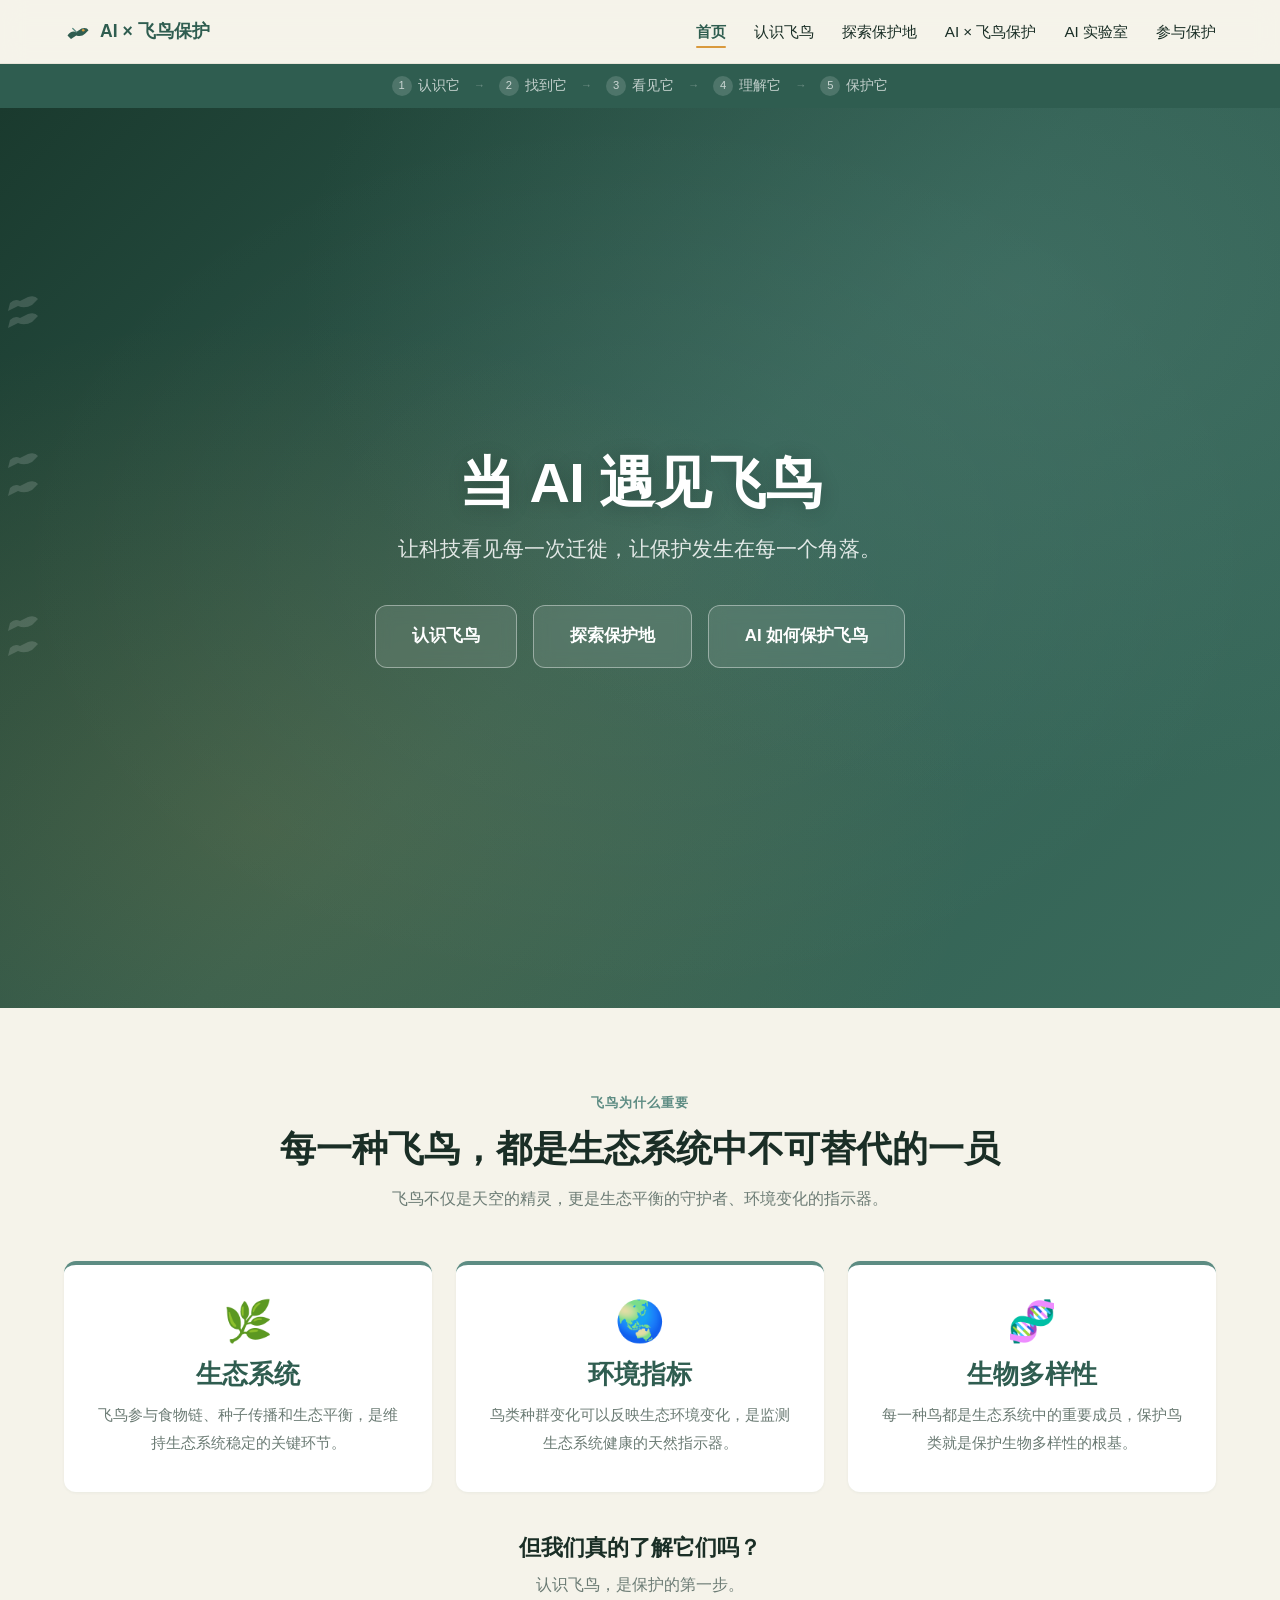
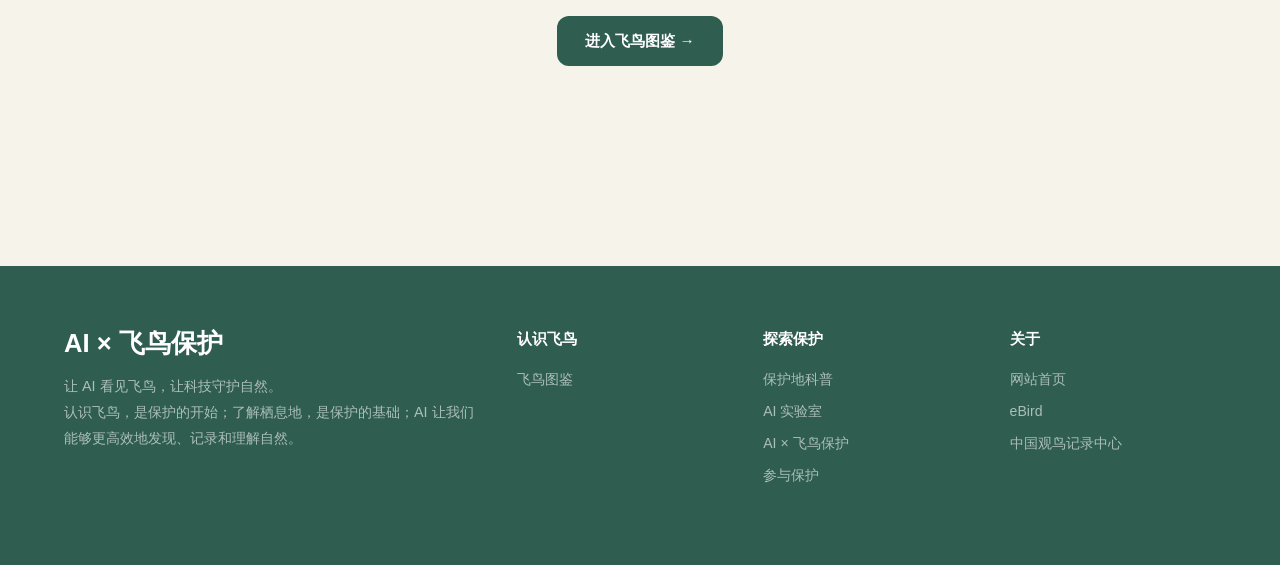
==== index.html @ 79043ac8 "ultimate" ====
<!DOCTYPE html>
<html lang="zh-CN">
<head>
  <meta charset="UTF-8">
  <meta name="viewport" content="width=device-width, initial-scale=1.0">
  <title>AI × 飞鸟保护 | 让 AI 看见飞鸟，让科技守护自然</title>
  <link rel="stylesheet" href="_shared/css/style.css">
  <style>
    body { padding-top: 0 !important; }
    .hero { margin-top: 0; }

    /* 飞鸟剪影 SVG */
    .hero-bird svg { width: 40px; height: 40px; }
  </style>
</head>
<body>
  <div id="nav-placeholder"></div>
  <div id="story-nav-placeholder"></div>

  <!-- Hero 区域 -->
  <section class="hero" style="margin-top: calc(var(--nav-height) + 44px);">
    <div class="hero-bg"></div>
    <div class="hero-birds" id="heroBirds"></div>
    <div class="hero-content">
      <h1>当 AI 遇见飞鸟</h1>
      <p class="hero-subtitle">让科技看见每一次迁徙，让保护发生在每一个角落。</p>
      <div class="hero-buttons">
        <a href="birds.html" class="btn btn-secondary btn-lg">认识飞鸟</a>
        <a href="protection.html" class="btn btn-secondary btn-lg">探索保护地</a>
        <a href="ai-protection.html" class="btn btn-secondary btn-lg">AI 如何保护飞鸟</a>
      </div>
    </div>
  </section>

  <!-- 为什么保护飞鸟 -->
  <section class="section">
    <div class="container">
      <div class="section-header" data-animate>
        <span class="section-tag">飞鸟为什么重要</span>
        <h2>每一种飞鸟，都是生态系统中不可替代的一员</h2>
        <p>飞鸟不仅是天空的精灵，更是生态平衡的守护者、环境变化的指示器。</p>
      </div>
      <div class="fact-cards">
        <div class="fact-card" data-animate>
          <div class="fact-icon">🌿</div>
          <h3>生态系统</h3>
          <p>飞鸟参与食物链、种子传播和生态平衡，是维持生态系统稳定的关键环节。</p>
        </div>
        <div class="fact-card" data-animate>
          <div class="fact-icon">🌏</div>
          <h3>环境指标</h3>
          <p>鸟类种群变化可以反映生态环境变化，是监测生态系统健康的天然指示器。</p>
        </div>
        <div class="fact-card" data-animate>
          <div class="fact-icon">🧬</div>
          <h3>生物多样性</h3>
          <p>每一种鸟都是生态系统中的重要成员，保护鸟类就是保护生物多样性的根基。</p>
        </div>
      </div>
      <div class="intro-bridge" data-animate>
        <h3>但我们真的了解它们吗？</h3>
        <p>认识飞鸟，是保护的第一步。</p>
        <a href="birds.html" class="btn btn-primary" style="margin-top: 16px;">进入飞鸟图鉴 →</a>
      </div>
    </div>
  </section>

  <div id="footer-placeholder"></div>
  <script src="_shared/js/birds-data.js"></script>
  <script src="_shared/js/nav.js"></script>
  <script>
    initCommon('index', -1);

    // 生成飞鸟剪影动画
    const heroBirds = document.getElementById('heroBirds');
    const birdPath = '<path d="M10,20 Q15,15 20,18 L28,14 Q35,12 38,16 L32,22 Q25,26 18,23 L8,28 Z" fill="white"/>';

    for (let i = 0; i < 6; i++) {
      const bird = document.createElement('div');
      bird.className = 'hero-bird';
      bird.style.top = (10 + Math.random() * 60) + '%';
      bird.style.animationDelay = (Math.random() * 25) + 's';
      bird.style.animationDuration = (20 + Math.random() * 15) + 's';
      bird.innerHTML = `<svg viewBox="0 0 40 40" xmlns="http://www.w3.org/2000/svg">${birdPath}</svg>`;
      heroBirds.appendChild(bird);
    }
  </script>
</body>
</html>
---- _shared/css/style.css ----
/* ============================================
   AI × 飞鸟保护科普网站 - 全局设计系统
   配色：自然 + 科技 + 科普
   ============================================ */

/* ---- CSS 变量 ---- */
:root {
  /* 主色系 */
  --bg: #F5F3EA;           /* 米白背景 */
  --bg2: #FFFFFF;          /* 卡片白底 */
  --bg3: #EBE8DC;          /* 次级背景 */
  --ink: #1A2E26;          /* 深色文字 */
  --muted: #6B7B74;        /* 次要文字 */
  --rule: #D9D5C7;         /* 分割线 */
  --primary: #2F5D50;      /* 森林绿 */
  --secondary: #5D8C83;    /* 湖水蓝绿 */
  --accent: #D99A3D;       /* 暖黄/橙 */
  --accent-light: #F0C674; /* 浅暖黄 */
  --danger: #C75450;       /* 警示红 */
  --success: #5B9C5F;      /* 成功绿 */

  /* 阴影 */
  --shadow-sm: 0 1px 3px rgba(47, 93, 80, 0.06);
  --shadow-md: 0 4px 16px rgba(47, 93, 80, 0.08);
  --shadow-lg: 0 8px 32px rgba(47, 93, 80, 0.12);

  /* 圆角 */
  --radius: 12px;
  --radius-sm: 8px;
  --radius-lg: 20px;

  /* 布局 */
  --max-width: 1200px;
  --nav-height: 64px;

  /* 字体 */
  --font-sans: "Noto Sans SC", "Source Han Sans SC", "PingFang SC", "Microsoft YaHei", "Helvetica Neue", sans-serif;
  --font-mono: "JetBrains Mono", "SF Mono", "Consolas", monospace;

  /* 过渡 */
  --transition: all 0.3s cubic-bezier(0.4, 0, 0.2, 1);
}

/* ---- Reset ---- */
*, *::before, *::after {
  margin: 0;
  padding: 0;
  box-sizing: border-box;
}

html {
  scroll-behavior: smooth;
  font-size: 16px;
}

body {
  font-family: var(--font-sans);
  background: var(--bg);
  color: var(--ink);
  line-height: 1.7;
  -webkit-font-smoothing: antialiased;
  overflow-x: hidden;
}

a { color: inherit; text-decoration: none; }
img { max-width: 100%; display: block; }
ul, ol { list-style: none; }

/* ---- 排版 ---- */
h1 { font-size: clamp(2rem, 5vw, 3rem); font-weight: 700; line-height: 1.2; letter-spacing: -0.01em; }
h2 { font-size: clamp(1.6rem, 4vw, 2.25rem); font-weight: 700; line-height: 1.3; }
h3 { font-size: clamp(1.2rem, 3vw, 1.6rem); font-weight: 600; line-height: 1.4; }
h4 { font-size: 1.1rem; font-weight: 600; }
p { font-size: 1rem; line-height: 1.8; }
.muted { color: var(--muted); }
.accent-text { color: var(--accent); }
.primary-text { color: var(--primary); }

/* ---- 布局容器 ---- */
.container {
  max-width: var(--max-width);
  margin: 0 auto;
  padding: 0 24px;
}

.section {
  padding: 80px 0;
}

.section-header {
  text-align: center;
  margin-bottom: 48px;
}

.section-header h2 {
  margin-bottom: 12px;
}

.section-header p {
  color: var(--muted);
  max-width: 640px;
  margin: 0 auto;
}

.section-tag {
  display: inline-block;
  font-size: 0.8rem;
  font-weight: 600;
  letter-spacing: 0.08em;
  text-transform: uppercase;
  color: var(--secondary);
  margin-bottom: 12px;
}

/* ---- 顶部导航栏 ---- */
.nav-bar {
  position: fixed;
  top: 0;
  left: 0;
  right: 0;
  height: var(--nav-height);
  background: rgba(245, 243, 234, 0.92);
  backdrop-filter: blur(12px);
  -webkit-backdrop-filter: blur(12px);
  border-bottom: 1px solid rgba(217, 213, 199, 0.5);
  z-index: 1000;
  transition: var(--transition);
}

.nav-bar.scrolled {
  box-shadow: var(--shadow-sm);
}

.nav-inner {
  max-width: var(--max-width);
  height: 100%;
  margin: 0 auto;
  padding: 0 24px;
  display: flex;
  align-items: center;
  justify-content: space-between;
}

.nav-logo {
  display: flex;
  align-items: center;
  gap: 8px;
  font-weight: 700;
  font-size: 1.1rem;
  color: var(--primary);
}

.nav-logo svg {
  width: 28px;
  height: 28px;
}

.nav-links {
  display: flex;
  align-items: center;
  gap: 28px;
}

.nav-links a {
  font-size: 0.95rem;
  font-weight: 500;
  color: var(--ink);
  transition: var(--transition);
  position: relative;
}

.nav-links a:hover {
  color: var(--primary);
}

.nav-links a.active {
  color: var(--primary);
  font-weight: 600;
}

.nav-links a.active::after {
  content: '';
  position: absolute;
  bottom: -4px;
  left: 0;
  right: 0;
  height: 2px;
  background: var(--accent);
  border-radius: 2px;
}

.nav-toggle {
  display: none;
  flex-direction: column;
  gap: 4px;
  cursor: pointer;
  padding: 4px;
}

.nav-toggle span {
  width: 22px;
  height: 2px;
  background: var(--ink);
  border-radius: 2px;
  transition: var(--transition);
}

/* ---- 故事线导航 ---- */
.story-nav {
  position: fixed;
  top: var(--nav-height);
  left: 0;
  right: 0;
  height: 44px;
  background: var(--primary);
  z-index: 999;
  display: flex;
  align-items: center;
  justify-content: center;
  overflow-x: auto;
  -webkit-overflow-scrolling: touch;
}

.story-nav-inner {
  display: flex;
  align-items: center;
  gap: 0;
  white-space: nowrap;
}

.story-nav-item {
  display: flex;
  align-items: center;
  font-size: 0.85rem;
  color: rgba(255, 255, 255, 0.7);
  transition: var(--transition);
  cursor: pointer;
  padding: 6px 12px;
}

.story-nav-item:hover,
.story-nav-item.active {
  color: #fff;
}

.story-nav-item .step-num {
  display: inline-flex;
  align-items: center;
  justify-content: center;
  width: 20px;
  height: 20px;
  border-radius: 50%;
  background: rgba(255, 255, 255, 0.15);
  font-size: 0.7rem;
  margin-right: 6px;
  transition: var(--transition);
}

.story-nav-item.active .step-num {
  background: var(--accent);
}

.story-nav-arrow {
  color: rgba(255, 255, 255, 0.3);
  font-size: 0.7rem;
  margin: 0 2px;
}

/* ---- 按钮 ---- */
.btn {
  display: inline-flex;
  align-items: center;
  justify-content: center;
  gap: 8px;
  padding: 12px 28px;
  border-radius: var(--radius);
  font-size: 0.95rem;
  font-weight: 600;
  font-family: var(--font-sans);
  cursor: pointer;
  transition: var(--transition);
  border: none;
  text-decoration: none;
}

.btn-primary {
  background: var(--primary);
  color: #fff;
}

.btn-primary:hover {
  background: #244a40;
  transform: translateY(-2px);
  box-shadow: var(--shadow-md);
}

.btn-secondary {
  background: var(--bg2);
  color: var(--primary);
  border: 1.5px solid var(--primary);
}

.btn-secondary:hover {
  background: var(--primary);
  color: #fff;
  transform: translateY(-2px);
}

.btn-accent {
  background: var(--accent);
  color: #fff;
}

.btn-accent:hover {
  background: #c4882f;
  transform: translateY(-2px);
  box-shadow: var(--shadow-md);
}

.btn-ghost {
  background: transparent;
  color: var(--ink);
  border: 1.5px solid var(--rule);
}

.btn-ghost:hover {
  border-color: var(--primary);
  color: var(--primary);
}

.btn-lg {
  padding: 16px 36px;
  font-size: 1.05rem;
}

.btn-sm {
  padding: 8px 16px;
  font-size: 0.85rem;
}

/* ---- 卡片 ---- */
.card {
  background: var(--bg2);
  border-radius: var(--radius);
  box-shadow: var(--shadow-sm);
  overflow: hidden;
  transition: var(--transition);
}

.card:hover {
  box-shadow: var(--shadow-md);
  transform: translateY(-4px);
}

/* ---- 网格布局 ---- */
.grid {
  display: grid;
  gap: 24px;
}

.grid-2 { grid-template-columns: repeat(2, 1fr); }
.grid-3 { grid-template-columns: repeat(3, 1fr); }
.grid-4 { grid-template-columns: repeat(4, 1fr); }

/* ---- Hero 区域 ---- */
.hero {
  position: relative;
  min-height: 100vh;
  display: flex;
  align-items: center;
  justify-content: center;
  overflow: hidden;
  background: linear-gradient(135deg, #1a3a2e 0%, #2F5D50 50%, #3a6b5c 100%);
}

.hero-bg {
  position: absolute;
  inset: 0;
  z-index: 0;
}

.hero-bg::before {
  content: '';
  position: absolute;
  inset: 0;
  background:
    radial-gradient(ellipse at 20% 80%, rgba(217, 154, 61, 0.15) 0%, transparent 50%),
    radial-gradient(ellipse at 80% 20%, rgba(93, 140, 131, 0.3) 0%, transparent 50%),
    radial-gradient(ellipse at 50% 50%, rgba(255, 255, 255, 0.05) 0%, transparent 70%);
}

/* 飞鸟剪影动画 */
.hero-birds {
  position: absolute;
  inset: 0;
  z-index: 1;
  overflow: hidden;
}

.hero-bird {
  position: absolute;
  opacity: 0.15;
  animation: birdFly 25s linear infinite;
}

@keyframes birdFly {
  0% { transform: translateX(-100px) translateY(0); }
  50% { transform: translateX(50vw) translateY(-20px); }
  100% { transform: translateX(calc(100vw + 100px)) translateY(0); }
}

@keyframes float {
  0%, 100% { transform: translateY(0); }
  50% { transform: translateY(-10px); }
}

@keyframes fadeInUp {
  from { opacity: 0; transform: translateY(30px); }
  to { opacity: 1; transform: translateY(0); }
}

@keyframes shimmer {
  0% { background-position: -200% 0; }
  100% { background-position: 200% 0; }
}

.hero-content {
  position: relative;
  z-index: 2;
  text-align: center;
  color: #fff;
  padding: 0 24px;
  animation: fadeInUp 1s ease-out;
}

.hero-content h1 {
  font-size: clamp(2.2rem, 6vw, 3.5rem);
  font-weight: 700;
  margin-bottom: 16px;
  text-shadow: 0 2px 20px rgba(0, 0, 0, 0.2);
}

.hero-content .hero-subtitle {
  font-size: clamp(1rem, 2.5vw, 1.3rem);
  color: rgba(255, 255, 255, 0.85);
  max-width: 600px;
  margin: 0 auto 40px;
  line-height: 1.6;
}

.hero-buttons {
  display: flex;
  gap: 16px;
  justify-content: center;
  flex-wrap: wrap;
}

.hero-buttons .btn-secondary {
  background: rgba(255, 255, 255, 0.1);
  color: #fff;
  border-color: rgba(255, 255, 255, 0.4);
  backdrop-filter: blur(8px);
}

.hero-buttons .btn-secondary:hover {
  background: rgba(255, 255, 255, 0.2);
  border-color: #fff;
}

/* ---- 事实卡片 ---- */
.fact-cards {
  display: grid;
  grid-template-columns: repeat(3, 1fr);
  gap: 24px;
}

.fact-card {
  background: var(--bg2);
  border-radius: var(--radius);
  padding: 36px 28px;
  text-align: center;
  box-shadow: var(--shadow-sm);
  transition: var(--transition);
  border-top: 4px solid var(--secondary);
}

.fact-card:hover {
  transform: translateY(-6px);
  box-shadow: var(--shadow-lg);
}

.fact-card .fact-icon {
  font-size: 2.5rem;
  margin-bottom: 16px;
  line-height: 1;
}

.fact-card h3 {
  margin-bottom: 8px;
  color: var(--primary);
}

.fact-card p {
  color: var(--muted);
  font-size: 0.95rem;
}

/* ---- 三大入口卡片 ---- */
.entry-cards {
  display: grid;
  grid-template-columns: repeat(3, 1fr);
  gap: 24px;
}

.entry-card {
  position: relative;
  border-radius: var(--radius);
  overflow: hidden;
  min-height: 320px;
  display: flex;
  flex-direction: column;
  justify-content: flex-end;
  padding: 32px;
  color: #fff;
  cursor: pointer;
  transition: var(--transition);
  text-decoration: none;
}

.entry-card:hover {
  transform: translateY(-6px);
  box-shadow: var(--shadow-lg);
}

.entry-card .entry-bg {
  position: absolute;
  inset: 0;
  z-index: 0;
}

.entry-card .entry-overlay {
  position: absolute;
  inset: 0;
  background: linear-gradient(180deg, transparent 30%, rgba(0, 0, 0, 0.6) 100%);
  z-index: 1;
}

.entry-card .entry-content {
  position: relative;
  z-index: 2;
}

.entry-card .entry-num {
  font-size: 0.8rem;
  font-weight: 600;
  letter-spacing: 0.1em;
  color: var(--accent-light);
  margin-bottom: 8px;
}

.entry-card h3 {
  font-size: 1.5rem;
  margin-bottom: 8px;
  color: #fff;
}

.entry-card p {
  font-size: 0.9rem;
  color: rgba(255, 255, 255, 0.8);
  margin-bottom: 16px;
}

.entry-card .entry-link {
  display: inline-flex;
  align-items: center;
  gap: 6px;
  font-size: 0.9rem;
  font-weight: 600;
  color: var(--accent-light);
  transition: var(--transition);
}

.entry-card:hover .entry-link {
  gap: 12px;
}

/* ---- 鸟类卡片 ---- */
.bird-card {
  background: var(--bg2);
  border-radius: var(--radius);
  overflow: hidden;
  box-shadow: var(--shadow-sm);
  transition: var(--transition);
  cursor: pointer;
}

.bird-card:hover {
  transform: translateY(-6px);
  box-shadow: var(--shadow-lg);
}

.bird-card-img {
  width: 100%;
  aspect-ratio: 1 / 1;
  background: var(--bg3);
  position: relative;
  overflow: hidden;
}

.bird-card-img svg {
  width: 100%;
  height: 100%;
}

.bird-card-img img {
  width: 100%;
  height: 100%;
  object-fit: contain;
  display: block;
}

.bird-card-body {
  padding: 20px;
}

.bird-card-body h3 {
  font-size: 1.2rem;
  margin-bottom: 4px;
}

.bird-card-body .bird-sci {
  font-size: 0.8rem;
  color: var(--muted);
  font-style: italic;
  margin-bottom: 12px;
}

.bird-card-tags {
  display: flex;
  gap: 8px;
  flex-wrap: wrap;
}

.tag {
  display: inline-block;
  padding: 3px 10px;
  border-radius: 20px;
  font-size: 0.75rem;
  font-weight: 500;
}

.tag-habitat {
  background: rgba(93, 140, 131, 0.12);
  color: var(--secondary);
}

.tag-protection-1 {
  background: rgba(199, 84, 80, 0.12);
  color: var(--danger);
}

.tag-protection-2 {
  background: rgba(217, 154, 61, 0.12);
  color: var(--accent);
}

.tag-protection-3 {
  background: rgba(91, 156, 95, 0.12);
  color: var(--success);
}

/* ---- 筛选栏 ---- */
.filter-bar {
  display: flex;
  gap: 16px;
  flex-wrap: wrap;
  align-items: center;
  margin-bottom: 32px;
  padding: 20px 24px;
  background: var(--bg2);
  border-radius: var(--radius);
  box-shadow: var(--shadow-sm);
}

.filter-group {
  display: flex;
  align-items: center;
  gap: 8px;
}

.filter-group label {
  font-size: 0.85rem;
  color: var(--muted);
  font-weight: 500;
}

.filter-select, .search-input {
  padding: 8px 14px;
  border: 1.5px solid var(--rule);
  border-radius: var(--radius-sm);
  font-size: 0.9rem;
  font-family: var(--font-sans);
  background: var(--bg);
  color: var(--ink);
  transition: var(--transition);
}

.filter-select:focus, .search-input:focus {
  outline: none;
  border-color: var(--primary);
}

.search-input {
  flex: 1;
  min-width: 200px;
}

/* ---- 详情页 ---- */
.detail-hero {
  position: relative;
  min-height: 420px;
  display: flex;
  align-items: flex-end;
  overflow: hidden;
  margin-top: calc(var(--nav-height) + 44px);
}

.detail-hero-bg {
  position: absolute;
  inset: 0;
  z-index: 0;
}

.detail-hero-overlay {
  position: absolute;
  inset: 0;
  background: linear-gradient(180deg, transparent 20%, rgba(0, 0, 0, 0.7) 100%);
  z-index: 1;
}

.detail-hero-content {
  position: relative;
  z-index: 2;
  width: 100%;
  padding: 40px 0;
}

.detail-hero-content h1 {
  color: #fff;
  font-size: clamp(1.8rem, 4vw, 2.8rem);
  margin-bottom: 8px;
}

.detail-hero-content .detail-names {
  display: flex;
  gap: 16px;
  flex-wrap: wrap;
  color: rgba(255, 255, 255, 0.8);
}

.detail-hero-content .detail-names span {
  font-size: 0.95rem;
}

.detail-section {
  padding: 48px 0;
  border-bottom: 1px solid var(--rule);
}

.detail-section:last-child {
  border-bottom: none;
}

.detail-section-header {
  display: flex;
  align-items: center;
  gap: 12px;
  margin-bottom: 24px;
}

.detail-section-num {
  display: inline-flex;
  align-items: center;
  justify-content: center;
  width: 36px;
  height: 36px;
  border-radius: 50%;
  background: var(--primary);
  color: #fff;
  font-size: 1rem;
  font-weight: 700;
  flex-shrink: 0;
}

.detail-section-header h2 {
  font-size: 1.5rem;
}

.info-grid {
  display: grid;
  grid-template-columns: repeat(auto-fit, minmax(200px, 1fr));
  gap: 20px;
}

.info-item {
  background: var(--bg2);
  border-radius: var(--radius-sm);
  padding: 20px;
  box-shadow: var(--shadow-sm);
}

.info-item .info-label {
  font-size: 0.8rem;
  color: var(--muted);
  margin-bottom: 6px;
  font-weight: 500;
}

.info-item .info-value {
  font-size: 1.05rem;
  font-weight: 600;
  color: var(--ink);
}

/* AI 帮助板块 */
.ai-help-box {
  background: linear-gradient(135deg, rgba(47, 93, 80, 0.05) 0%, rgba(93, 140, 131, 0.05) 100%);
  border: 1.5px solid rgba(47, 93, 80, 0.15);
  border-radius: var(--radius);
  padding: 32px;
}

.ai-help-box h3 {
  color: var(--primary);
  margin-bottom: 20px;
  display: flex;
  align-items: center;
  gap: 8px;
}

.ai-tech-grid {
  display: grid;
  grid-template-columns: repeat(auto-fit, minmax(180px, 1fr));
  gap: 16px;
}

.ai-tech-item {
  display: flex;
  align-items: center;
  gap: 12px;
  padding: 16px;
  background: var(--bg2);
  border-radius: var(--radius-sm);
  box-shadow: var(--shadow-sm);
}

.ai-tech-item .ai-tech-icon {
  width: 40px;
  height: 40px;
  border-radius: var(--radius-sm);
  background: var(--primary);
  color: #fff;
  display: flex;
  align-items: center;
  justify-content: center;
  font-size: 1.2rem;
  flex-shrink: 0;
}

.ai-tech-item .ai-tech-name {
  font-size: 0.95rem;
  font-weight: 600;
}

/* ---- 保护地 ---- */
.eco-system-diagram {
  display: flex;
  flex-direction: column;
  align-items: center;
  gap: 20px;
  padding: 40px 20px;
}

.eco-node {
  background: var(--bg2);
  border-radius: var(--radius);
  padding: 16px 32px;
  box-shadow: var(--shadow-sm);
  text-align: center;
  font-weight: 600;
  transition: var(--transition);
}

.eco-node:hover {
  box-shadow: var(--shadow-md);
  transform: scale(1.05);
}

.eco-node.primary {
  background: var(--primary);
  color: #fff;
}

.eco-node.secondary {
  background: var(--secondary);
  color: #fff;
}

.eco-arrow {
  color: var(--muted);
  font-size: 1.2rem;
}

.eco-branches {
  display: flex;
  gap: 40px;
  justify-content: center;
}

.eco-branch {
  display: flex;
  flex-direction: column;
  align-items: center;
  gap: 12px;
}

/* 生态地图 */
.eco-map {
  background: var(--bg2);
  border-radius: var(--radius);
  padding: 32px;
  box-shadow: var(--shadow-sm);
  margin-top: 32px;
}

.eco-map-svg {
  width: 100%;
  height: auto;
}

.map-point {
  cursor: pointer;
  transition: var(--transition);
}

.map-point:hover circle {
  r: 10;
}

.map-point circle {
  transition: var(--transition);
}

.map-tooltip {
  position: absolute;
  background: var(--bg2);
  border-radius: var(--radius-sm);
  padding: 16px 20px;
  box-shadow: var(--shadow-lg);
  max-width: 280px;
  z-index: 10;
  pointer-events: none;
  opacity: 0;
  transition: var(--transition);
}

.map-tooltip.show {
  opacity: 1;
}

/* ---- AI 五步法 ---- */
.ai-step-flow {
  display: flex;
  flex-direction: column;
  gap: 0;
  margin: 32px 0;
}

.ai-step {
  display: flex;
  align-items: stretch;
  gap: 0;
  position: relative;
}

.ai-step-num {
  display: flex;
  align-items: center;
  justify-content: center;
  width: 56px;
  flex-shrink: 0;
  background: var(--primary);
  color: #fff;
  font-size: 1.2rem;
  font-weight: 700;
  border-radius: var(--radius-sm) 0 0 var(--radius-sm);
}

.ai-step-body {
  flex: 1;
  background: var(--bg2);
  padding: 20px 24px;
  border-radius: 0 var(--radius-sm) var(--radius-sm) 0;
  box-shadow: var(--shadow-sm);
}

.ai-step-body h4 {
  color: var(--primary);
  margin-bottom: 6px;
}

.ai-step-body p {
  font-size: 0.92rem;
  color: var(--muted);
}

.ai-step-arrow {
  text-align: center;
  color: var(--accent);
  font-size: 1.5rem;
  padding: 8px 0;
  margin-left: 28px;
}

/* 对比表格 */
.compare-table {
  width: 100%;
  border-collapse: collapse;
  border-radius: var(--radius);
  overflow: hidden;
  box-shadow: var(--shadow-sm);
}

.compare-table th {
  background: var(--primary);
  color: #fff;
  padding: 16px 20px;
  text-align: left;
  font-weight: 600;
}

.compare-table th:first-child {
  background: var(--secondary);
}

.compare-table td {
  padding: 14px 20px;
  background: var(--bg2);
  border-bottom: 1px solid var(--rule);
  font-size: 0.95rem;
}

.compare-table tr:last-child td {
  border-bottom: none;
}

.compare-table tr:hover td {
  background: var(--bg3);
}

/* ---- AI 实验室 ---- */
.lab-upload-zone {
  border: 2.5px dashed var(--rule);
  border-radius: var(--radius);
  padding: 60px 40px;
  text-align: center;
  transition: var(--transition);
  cursor: pointer;
  background: var(--bg2);
}

.lab-upload-zone:hover,
.lab-upload-zone.dragover {
  border-color: var(--primary);
  background: rgba(47, 93, 80, 0.03);
}

.lab-upload-zone .upload-icon {
  font-size: 3rem;
  margin-bottom: 16px;
}

.lab-upload-zone h3 {
  color: var(--primary);
  margin-bottom: 8px;
}

.lab-upload-zone p {
  color: var(--muted);
}

.lab-result {
  display: none;
  margin-top: 32px;
  animation: fadeInUp 0.6s ease-out;
}

.lab-result.show {
  display: block;
}

.lab-result-card {
  background: var(--bg2);
  border-radius: var(--radius);
  padding: 32px;
  box-shadow: var(--shadow-md);
}

.confidence-bar {
  width: 100%;
  height: 8px;
  background: var(--bg3);
  border-radius: 4px;
  overflow: hidden;
  margin-top: 8px;
}

.confidence-fill {
  height: 100%;
  background: linear-gradient(90deg, var(--secondary), var(--primary));
  border-radius: 4px;
  transition: width 1s ease-out;
}

/* 声纹识别 */
.sound-wave {
  display: flex;
  align-items: center;
  justify-content: center;
  gap: 3px;
  height: 80px;
  margin: 24px 0;
}

.sound-bar {
  width: 4px;
  background: var(--secondary);
  border-radius: 2px;
  animation: soundWave 0.8s ease-in-out infinite alternate;
}

@keyframes soundWave {
  0% { height: 10px; }
  100% { height: 60px; }
}

.ai-progress {
  width: 100%;
  height: 24px;
  background: var(--bg3);
  border-radius: 12px;
  overflow: hidden;
  margin: 16px 0;
}

.ai-progress-fill {
  height: 100%;
  background: linear-gradient(90deg, var(--secondary), var(--primary));
  border-radius: 12px;
  transition: width 0.3s ease-out;
  display: flex;
  align-items: center;
  justify-content: flex-end;
  padding-right: 12px;
  color: #fff;
  font-size: 0.75rem;
  font-weight: 600;
}

/* AI 过程可视化 */
.ai-process-step {
  background: var(--bg2);
  border-radius: var(--radius);
  padding: 24px;
  box-shadow: var(--shadow-sm);
  text-align: center;
  position: relative;
}

.ai-process-step h4 {
  color: var(--primary);
  margin-bottom: 16px;
}

.ai-process-visual {
  background: var(--bg3);
  border-radius: var(--radius-sm);
  padding: 24px;
  min-height: 140px;
  display: flex;
  align-items: center;
  justify-content: center;
}

.ai-process-arrow {
  text-align: center;
  color: var(--accent);
  font-size: 1.8rem;
  margin: 8px 0;
}

/* 特征提取列表 */
.feature-extract {
  display: flex;
  flex-direction: column;
  gap: 10px;
  text-align: left;
}

.feature-extract-item {
  display: flex;
  align-items: center;
  gap: 10px;
  font-size: 0.9rem;
}

.feature-extract-item::before {
  content: '✓';
  color: var(--success);
  font-weight: 700;
}

/* ---- 案例卡片 ---- */
.case-card {
  background: var(--bg2);
  border-radius: var(--radius);
  overflow: hidden;
  box-shadow: var(--shadow-sm);
  transition: var(--transition);
  border-left: 4px solid var(--accent);
}

.case-card:hover {
  box-shadow: var(--shadow-md);
  transform: translateY(-4px);
}

.case-card-body {
  padding: 28px;
}

.case-card .case-num {
  font-size: 0.8rem;
  font-weight: 700;
  color: var(--accent);
  letter-spacing: 0.1em;
  margin-bottom: 8px;
}

.case-card h3 {
  margin-bottom: 16px;
}

.case-meta {
  display: grid;
  grid-template-columns: repeat(2, 1fr);
  gap: 12px;
  margin-top: 16px;
}

.case-meta-item {
  display: flex;
  align-items: flex-start;
  gap: 8px;
  font-size: 0.88rem;
}

.case-meta-item .case-meta-icon {
  flex-shrink: 0;
  font-size: 1.1rem;
}

.case-meta-item .case-meta-label {
  color: var(--muted);
  font-size: 0.78rem;
  display: block;
}

.case-meta-item .case-meta-value {
  font-weight: 500;
}

/* ---- 闭环图 ---- */
.loop-diagram {
  display: flex;
  flex-direction: column;
  align-items: center;
  gap: 16px;
  padding: 40px 20px;
}

.loop-node {
  background: var(--bg2);
  border-radius: var(--radius);
  padding: 14px 28px;
  box-shadow: var(--shadow-sm);
  font-weight: 600;
  text-align: center;
  transition: var(--transition);
  min-width: 140px;
}

.loop-node.primary {
  background: var(--primary);
  color: #fff;
}

.loop-node.accent {
  background: var(--accent);
  color: #fff;
}

.loop-branches {
  display: flex;
  gap: 24px;
}

.loop-arrow {
  color: var(--secondary);
  font-size: 1.2rem;
}

/* ---- 参与保护 ---- */
.action-card {
  background: var(--bg2);
  border-radius: var(--radius);
  padding: 32px;
  box-shadow: var(--shadow-sm);
  transition: var(--transition);
  text-align: center;
  border-top: 4px solid var(--secondary);
}

.action-card:hover {
  transform: translateY(-4px);
  box-shadow: var(--shadow-md);
}

.action-card .action-icon {
  font-size: 2.5rem;
  margin-bottom: 16px;
}

.action-card h3 {
  margin-bottom: 8px;
  color: var(--primary);
}

.action-card p {
  color: var(--muted);
  font-size: 0.92rem;
}

/* ---- 测试题 ---- */
.quiz-container {
  background: var(--bg2);
  border-radius: var(--radius);
  padding: 40px;
  box-shadow: var(--shadow-md);
  max-width: 720px;
  margin: 0 auto;
}

.quiz-question {
  font-size: 1.15rem;
  font-weight: 600;
  margin-bottom: 24px;
  color: var(--primary);
}

.quiz-options {
  display: flex;
  flex-direction: column;
  gap: 12px;
}

.quiz-option {
  padding: 16px 20px;
  border: 2px solid var(--rule);
  border-radius: var(--radius-sm);
  cursor: pointer;
  transition: var(--transition);
  font-size: 0.95rem;
  background: var(--bg);
}

.quiz-option:hover {
  border-color: var(--secondary);
  background: rgba(93, 140, 131, 0.05);
}

.quiz-option.correct {
  border-color: var(--success);
  background: rgba(91, 156, 95, 0.08);
}

.quiz-option.wrong {
  border-color: var(--danger);
  background: rgba(199, 84, 80, 0.08);
}

.quiz-progress {
  display: flex;
  gap: 6px;
  margin-bottom: 24px;
}

.quiz-progress-dot {
  flex: 1;
  height: 4px;
  background: var(--bg3);
  border-radius: 2px;
  transition: var(--transition);
}

.quiz-progress-dot.active {
  background: var(--primary);
}

.quiz-progress-dot.done {
  background: var(--success);
}

/* ---- 页脚 ---- */
.footer {
  background: var(--primary);
  color: rgba(255, 255, 255, 0.8);
  padding: 60px 0 30px;
  margin-top: 80px;
}

.footer-content {
  display: grid;
  grid-template-columns: 2fr 1fr 1fr 1fr;
  gap: 40px;
  margin-bottom: 40px;
}

.footer-brand h3 {
  color: #fff;
  margin-bottom: 12px;
}

.footer-brand p {
  font-size: 0.9rem;
  color: rgba(255, 255, 255, 0.6);
}

.footer-col h4 {
  color: #fff;
  font-size: 0.95rem;
  margin-bottom: 16px;
}

.footer-col a {
  display: block;
  font-size: 0.88rem;
  color: rgba(255, 255, 255, 0.6);
  margin-bottom: 8px;
  transition: var(--transition);
}

.footer-col a:hover {
  color: #fff;
}

.footer-bottom {
  padding-top: 24px;
  border-top: 1px solid rgba(255, 255, 255, 0.1);
  text-align: center;
  font-size: 0.82rem;
  color: rgba(255, 255, 255, 0.4);
}

/* ---- 通用动画 ---- */
.fade-in {
  animation: fadeInUp 0.8s ease-out;
}

.fade-in-delay-1 { animation: fadeInUp 0.8s ease-out 0.1s both; }
.fade-in-delay-2 { animation: fadeInUp 0.8s ease-out 0.2s both; }
.fade-in-delay-3 { animation: fadeInUp 0.8s ease-out 0.3s both; }

/* 引导文字 */
.intro-bridge {
  text-align: center;
  padding: 40px 0;
}

.intro-bridge h3 {
  font-size: 1.4rem;
  color: var(--ink);
  margin-bottom: 8px;
}

.intro-bridge p {
  color: var(--muted);
}

/* 提示框 */
.callout {
  background: rgba(217, 154, 61, 0.08);
  border-left: 4px solid var(--accent);
  border-radius: 0 var(--radius-sm) var(--radius-sm) 0;
  padding: 20px 24px;
  margin: 24px 0;
}

.callout p {
  margin: 0;
}

.callout strong {
  color: var(--accent);
}

/* ---- 响应式 ---- */
@media (max-width: 900px) {
  .nav-links {
    display: none;
    position: absolute;
    top: var(--nav-height);
    left: 0;
    right: 0;
    background: var(--bg2);
    flex-direction: column;
    padding: 16px 24px;
    gap: 12px;
    box-shadow: var(--shadow-md);
  }

  .nav-links.open {
    display: flex;
  }

  .nav-toggle {
    display: flex;
  }

  .fact-cards,
  .entry-cards {
    grid-template-columns: 1fr;
  }

  .grid-3, .grid-4 {
    grid-template-columns: repeat(2, 1fr);
  }

  .eco-branches {
    flex-direction: column;
    gap: 16px;
  }

  .footer-content {
    grid-template-columns: 1fr 1fr;
  }

  .case-meta {
    grid-template-columns: 1fr;
  }
}

@media (max-width: 600px) {
  .section {
    padding: 48px 0;
  }

  .grid-2, .grid-3, .grid-4 {
    grid-template-columns: 1fr;
  }

  .hero-buttons {
    flex-direction: column;
    width: 100%;
  }

  .hero-buttons .btn {
    width: 100%;
  }

  .footer-content {
    grid-template-columns: 1fr;
  }

  .filter-bar {
    flex-direction: column;
    align-items: stretch;
  }

  .filter-group {
    width: 100%;
  }

  .filter-select {
    width: 100%;
  }

  .ai-step {
    flex-direction: column;
  }

  .ai-step-num {
    width: 100%;
    border-radius: var(--radius-sm) var(--radius-sm) 0 0;
    padding: 8px;
  }

  .ai-step-body {
    border-radius: 0 0 var(--radius-sm) var(--radius-sm);
  }
}
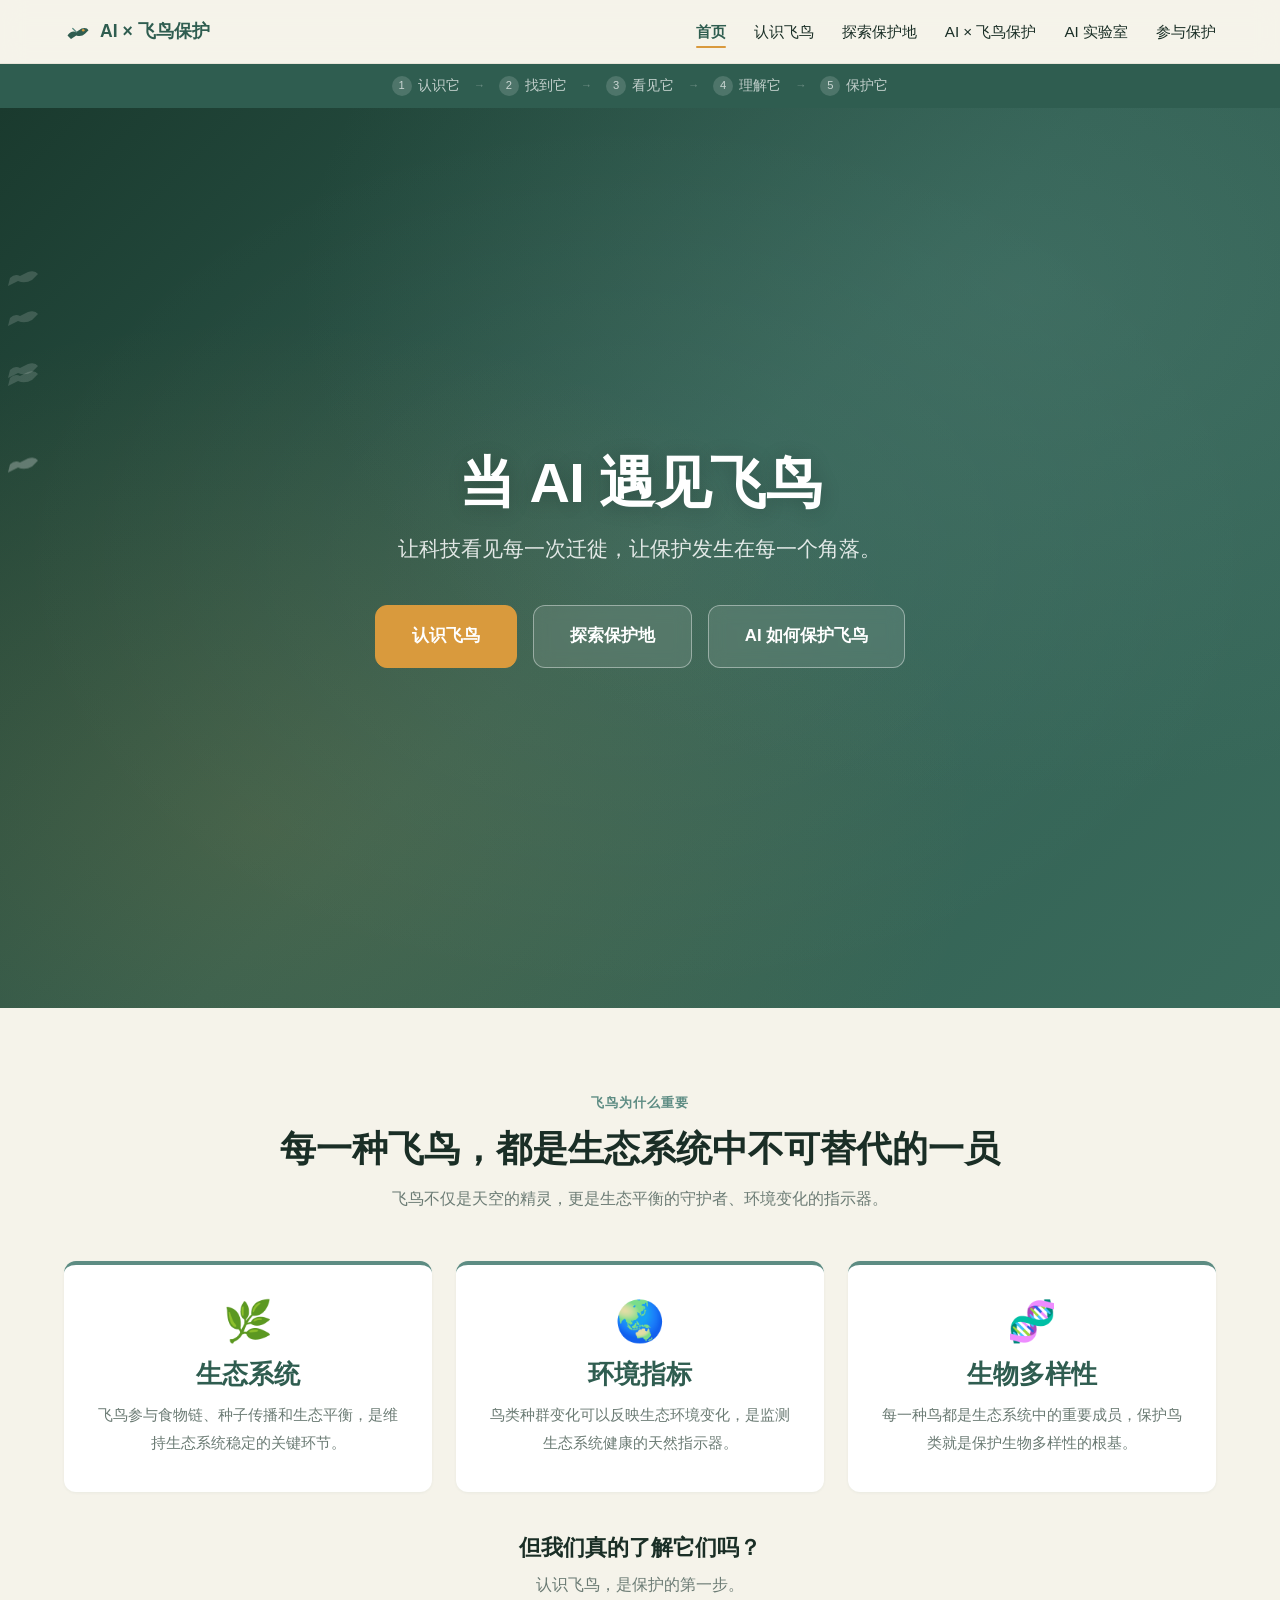
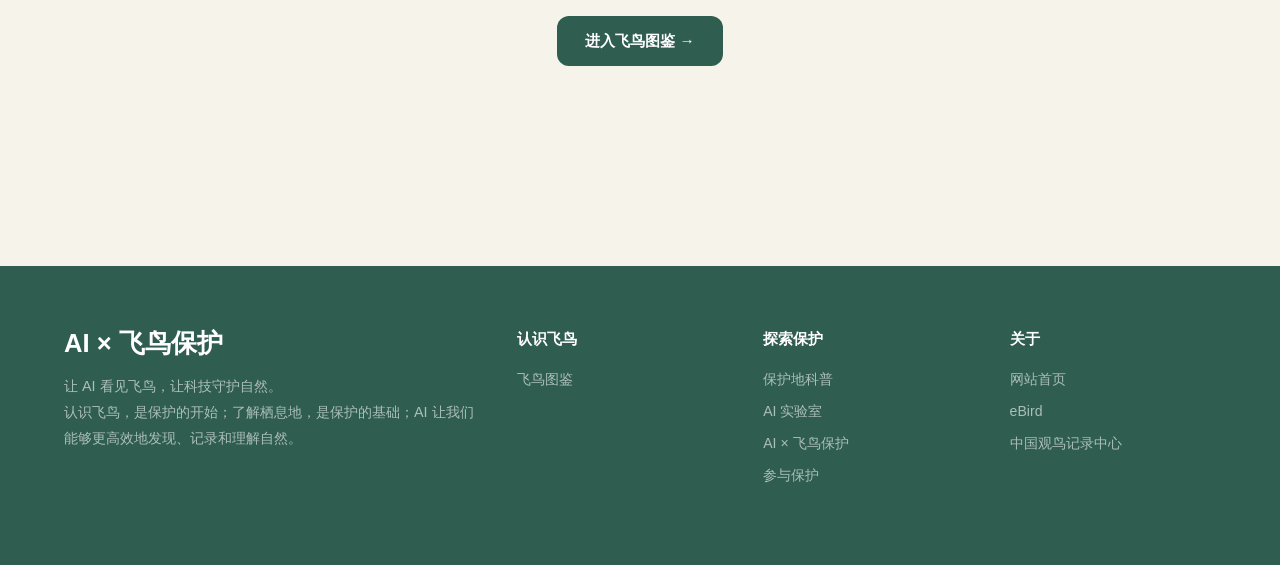
==== commit aef4bfa0: "1" ====
--- a/index.html
+++ b/index.html
@@ -4,7 +4,14 @@
   <meta charset="UTF-8">
   <meta name="viewport" content="width=device-width, initial-scale=1.0">
   <title>AI × 飞鸟保护 | 让 AI 看见飞鸟，让科技守护自然</title>
+  <meta name="description" content="一个关于飞鸟保护的科普网站：30 种代表性飞鸟图鉴、14 个中国重点保护地、AI 图像与声音识别原理，以及普通人如何参与飞鸟保护。">
+  <meta name="theme-color" content="#2F5D50">
+  <link rel="icon" href="favicon.svg" type="image/svg+xml">
   <link rel="stylesheet" href="_shared/css/style.css">
+  <meta property="og:type" content="website">
+  <meta property="og:title" content="AI × 飞鸟保护">
+  <meta property="og:description" content="让 AI 看见飞鸟，让科技守护自然。30 种飞鸟图鉴、14 个保护地、AI 识别原理与参与保护指南。">
+  <meta property="og:image" content="favicon.svg">
   <style>
     body { padding-top: 0 !important; }
     .hero { margin-top: 0; }
@@ -25,7 +32,7 @@
       <h1>当 AI 遇见飞鸟</h1>
       <p class="hero-subtitle">让科技看见每一次迁徙，让保护发生在每一个角落。</p>
       <div class="hero-buttons">
-        <a href="birds.html" class="btn btn-secondary btn-lg">认识飞鸟</a>
+        <a href="birds.html" class="btn btn-primary btn-lg">认识飞鸟</a>
         <a href="protection.html" class="btn btn-secondary btn-lg">探索保护地</a>
         <a href="ai-protection.html" class="btn btn-secondary btn-lg">AI 如何保护飞鸟</a>
       </div>
--- a/_shared/css/style.css
+++ b/_shared/css/style.css
@@ -467,6 +467,179 @@
   border-color: #fff;
 }
 
+.hero-buttons .btn-primary {
+  background: var(--accent);
+  color: #fff;
+  border: 1.5px solid var(--accent);
+}
+
+.hero-buttons .btn-primary:hover {
+  background: #c4882f;
+  border-color: #c4882f;
+  transform: translateY(-2px);
+  box-shadow: var(--shadow-md);
+}
+
+/* ---- 通用页面 Hero（故事线子页面共用） ---- */
+.page-hero {
+  margin-top: calc(var(--nav-height) + 44px);
+  position: relative;
+  padding: 96px 0 88px;
+  background: linear-gradient(135deg, #1a3a2e 0%, #2F5D50 50%, #3a6b5c 100%);
+  overflow: hidden;
+}
+
+.page-hero .hero-bg {
+  position: absolute;
+  inset: 0;
+  z-index: 0;
+}
+
+.page-hero .hero-bg::before {
+  content: '';
+  position: absolute;
+  inset: 0;
+  background:
+    radial-gradient(ellipse at 20% 80%, rgba(217, 154, 61, 0.15) 0%, transparent 50%),
+    radial-gradient(ellipse at 80% 20%, rgba(93, 140, 131, 0.3) 0%, transparent 50%),
+    radial-gradient(ellipse at 50% 50%, rgba(255, 255, 255, 0.05) 0%, transparent 70%);
+}
+
+.page-hero-content {
+  position: relative;
+  z-index: 2;
+  text-align: center;
+  color: #fff;
+  animation: fadeInUp 1s ease-out;
+}
+
+.page-hero-content .section-tag {
+  color: var(--accent-light);
+  margin-bottom: 16px;
+}
+
+.page-hero-content h1 {
+  color: #fff;
+  margin-bottom: 16px;
+  text-shadow: 0 2px 20px rgba(0, 0, 0, 0.2);
+}
+
+.page-hero-content .hero-subtitle {
+  font-size: clamp(1rem, 2.5vw, 1.25rem);
+  color: rgba(255, 255, 255, 0.85);
+  max-width: 620px;
+  margin: 0 auto;
+  line-height: 1.7;
+}
+
+/* ---- 通用水平流程管线 ---- */
+.pipeline {
+  display: flex;
+  align-items: stretch;
+  gap: 0;
+  margin: 32px 0;
+  overflow-x: auto;
+  -webkit-overflow-scrolling: touch;
+  padding-bottom: 8px;
+}
+
+.pipeline-step {
+  flex: 1 1 0;
+  min-width: 118px;
+  background: var(--bg2);
+  border-radius: var(--radius-sm);
+  padding: 20px 12px;
+  text-align: center;
+  box-shadow: var(--shadow-sm);
+  font-size: 0.88rem;
+  font-weight: 600;
+  color: var(--ink);
+  transition: var(--transition);
+}
+
+.pipeline-step:hover {
+  box-shadow: var(--shadow-md);
+  transform: translateY(-3px);
+}
+
+.pipeline-step .pipe-emoji {
+  font-size: 1.9rem;
+  display: block;
+  margin-bottom: 10px;
+  line-height: 1;
+}
+
+.pipeline-step .pipe-sub {
+  display: block;
+  font-size: 0.76rem;
+  font-weight: 500;
+  color: var(--muted);
+  margin-top: 6px;
+}
+
+.pipeline-arrow {
+  display: flex;
+  align-items: center;
+  justify-content: center;
+  color: var(--accent);
+  font-size: 1.6rem;
+  padding: 0 6px;
+  font-weight: 700;
+  flex-shrink: 0;
+}
+
+/* ---- 返回顶部按钮 ---- */
+.back-to-top {
+  position: fixed;
+  right: 24px;
+  bottom: 24px;
+  width: 44px;
+  height: 44px;
+  border-radius: 50%;
+  background: var(--primary);
+  color: #fff;
+  border: none;
+  cursor: pointer;
+  display: flex;
+  align-items: center;
+  justify-content: center;
+  box-shadow: var(--shadow-md);
+  opacity: 0;
+  visibility: hidden;
+  transform: translateY(12px);
+  transition: var(--transition);
+  z-index: 900;
+}
+
+.back-to-top.show {
+  opacity: 1;
+  visibility: visible;
+  transform: translateY(0);
+}
+
+.back-to-top:hover {
+  background: #244a40;
+  transform: translateY(-2px);
+}
+
+/* ---- 图片加载失败占位 ---- */
+.img-failed {
+  background: linear-gradient(135deg, var(--bg3), var(--rule));
+  display: flex;
+  align-items: center;
+  justify-content: center;
+  color: var(--muted);
+  font-size: 0.85rem;
+}
+
+.img-failed::after {
+  content: '🐦 图片暂不可用';
+}
+
+.img-failed img {
+  display: none !important;
+}
+
 /* ---- 事实卡片 ---- */
 .fact-cards {
   display: grid;
@@ -607,7 +780,38 @@
   overflow: hidden;
 }
 
+/* 加载中占位动画 */
+.bird-card-img::before,
+.detail-hero-bg::before {
+  content: '';
+  position: absolute;
+  inset: 0;
+  background: linear-gradient(110deg, var(--bg3) 30%, var(--bg2) 50%, var(--bg3) 70%);
+  background-size: 200% 100%;
+  animation: imgLoading 1.4s ease-in-out infinite;
+  z-index: 0;
+}
+.bird-card-img:has(picture.loaded)::before,
+.detail-hero-bg:has(picture.loaded)::before {
+  display: none;
+}
+@keyframes imgLoading {
+  0% { background-position: 200% 0; }
+  100% { background-position: -200% 0; }
+}
+.bird-card-img picture,
+.detail-hero-bg picture {
+  position: relative;
+  z-index: 1;
+}
+
 .bird-card-img svg {
+  width: 100%;
+  height: 100%;
+}
+
+.bird-card-img picture {
+  display: block;
   width: 100%;
   height: 100%;
 }
@@ -1349,76 +1553,6 @@
 .action-card p {
   color: var(--muted);
   font-size: 0.92rem;
-}
-
-/* ---- 测试题 ---- */
-.quiz-container {
-  background: var(--bg2);
-  border-radius: var(--radius);
-  padding: 40px;
-  box-shadow: var(--shadow-md);
-  max-width: 720px;
-  margin: 0 auto;
-}
-
-.quiz-question {
-  font-size: 1.15rem;
-  font-weight: 600;
-  margin-bottom: 24px;
-  color: var(--primary);
-}
-
-.quiz-options {
-  display: flex;
-  flex-direction: column;
-  gap: 12px;
-}
-
-.quiz-option {
-  padding: 16px 20px;
-  border: 2px solid var(--rule);
-  border-radius: var(--radius-sm);
-  cursor: pointer;
-  transition: var(--transition);
-  font-size: 0.95rem;
-  background: var(--bg);
-}
-
-.quiz-option:hover {
-  border-color: var(--secondary);
-  background: rgba(93, 140, 131, 0.05);
-}
-
-.quiz-option.correct {
-  border-color: var(--success);
-  background: rgba(91, 156, 95, 0.08);
-}
-
-.quiz-option.wrong {
-  border-color: var(--danger);
-  background: rgba(199, 84, 80, 0.08);
-}
-
-.quiz-progress {
-  display: flex;
-  gap: 6px;
-  margin-bottom: 24px;
-}
-
-.quiz-progress-dot {
-  flex: 1;
-  height: 4px;
-  background: var(--bg3);
-  border-radius: 2px;
-  transition: var(--transition);
-}
-
-.quiz-progress-dot.active {
-  background: var(--primary);
-}
-
-.quiz-progress-dot.done {
-  background: var(--success);
 }
 
 /* ---- 页脚 ---- */
